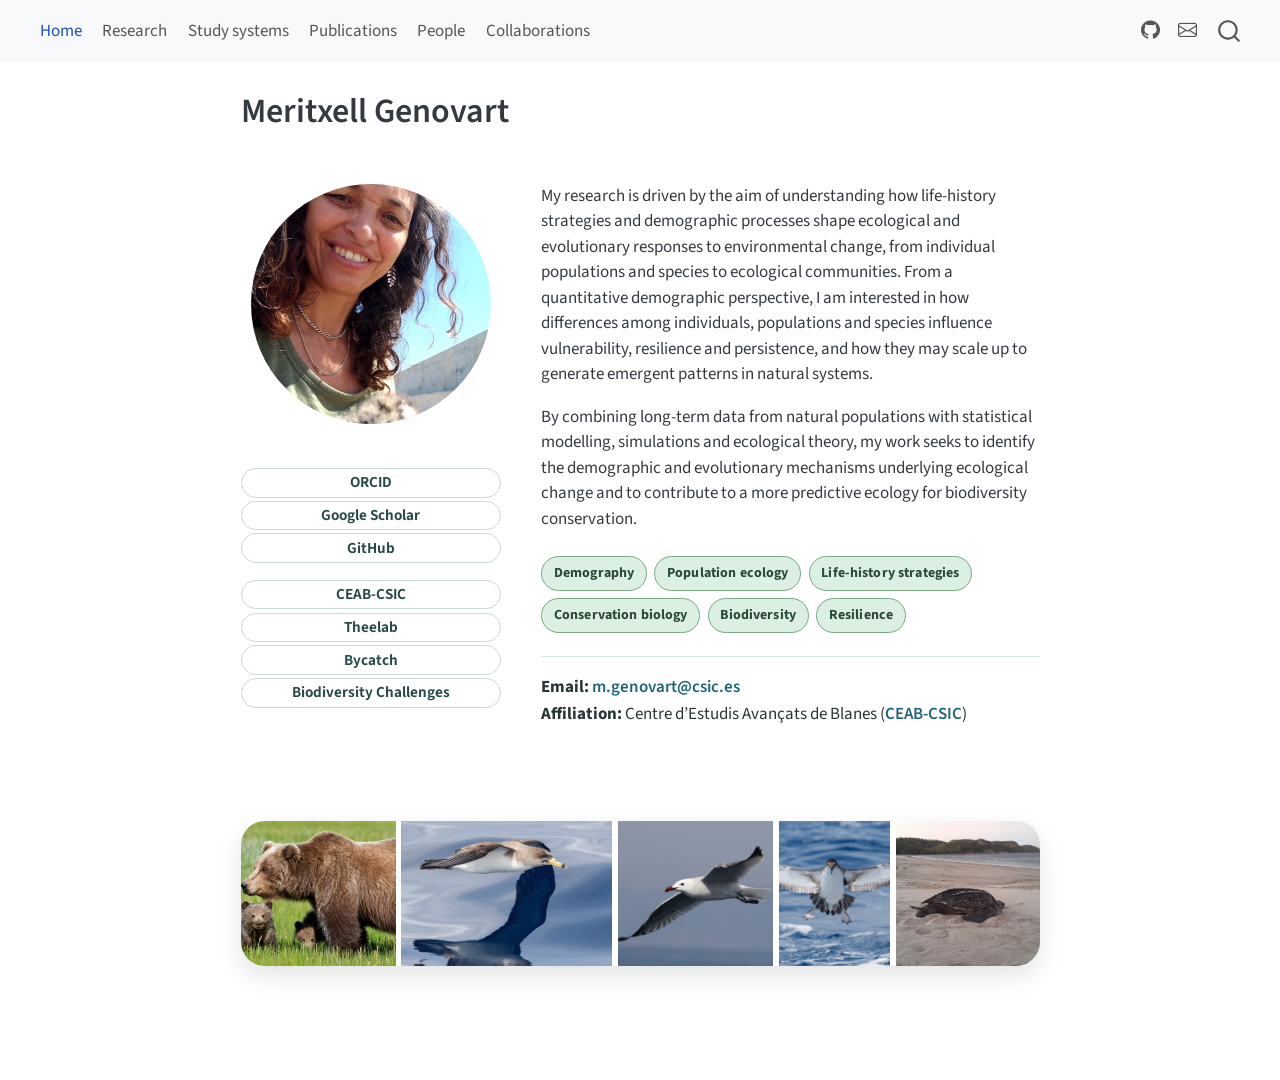
==== docs/index.html @ 69f1d6eb "Initial website" ====
<!DOCTYPE html>
<html xmlns="http://www.w3.org/1999/xhtml" lang="en" xml:lang="en"><head>

<meta charset="utf-8">
<meta name="generator" content="quarto-1.9.37">

<meta name="viewport" content="width=device-width, initial-scale=1.0, user-scalable=yes">

<meta name="description" content="Population ecology, demography, life-history evolution and conservation biology.">

<title>Meritxell Genovart</title>
<style>
/* Default styles provided by pandoc.
** See https://pandoc.org/MANUAL.html#variables-for-html for config info.
*/
code{white-space: pre-wrap;}
span.smallcaps{font-variant: small-caps;}
div.columns{display: flex; gap: min(4vw, 1.5em);}
div.column{flex: auto; overflow-x: auto;}
div.hanging-indent{margin-left: 1.5em; text-indent: -1.5em;}
ul.task-list{list-style: none;}
ul.task-list li input[type="checkbox"] {
  width: 0.8em;
  margin: 0 0.8em 0.2em -1em; /* quarto-specific, see https://github.com/quarto-dev/quarto-cli/issues/4556 */ 
  vertical-align: middle;
}
</style>


<script src="site_libs/quarto-nav/quarto-nav.js"></script>
<script src="site_libs/quarto-nav/headroom.min.js"></script>
<script src="site_libs/clipboard/clipboard.min.js"></script>
<script src="site_libs/quarto-search/autocomplete.umd.js"></script>
<script src="site_libs/quarto-search/fuse.min.js"></script>
<script src="site_libs/quarto-search/quarto-search.js"></script>
<meta name="quarto:offset" content="./">
<script src="site_libs/quarto-html/quarto.js" type="module"></script>
<script src="site_libs/quarto-html/tabsets/tabsets.js" type="module"></script>
<script src="site_libs/quarto-html/popper.min.js"></script>
<script src="site_libs/quarto-html/tippy.umd.min.js"></script>
<script src="site_libs/quarto-html/anchor.min.js"></script>
<link href="site_libs/quarto-html/tippy.css" rel="stylesheet">
<link href="site_libs/quarto-html/quarto-syntax-highlighting-7f8f88aac4f3542376d5c11b86a4c14d.css" rel="stylesheet" id="quarto-text-highlighting-styles">
<script src="site_libs/bootstrap/bootstrap.min.js"></script>
<link href="site_libs/bootstrap/bootstrap-icons.css" rel="stylesheet">
<link href="site_libs/bootstrap/bootstrap-a0f9fd0d421825b736dc1bbcbcba2219.min.css" rel="stylesheet" append-hash="true" id="quarto-bootstrap" data-mode="light">
<script id="quarto-search-options" type="application/json">{
  "location": "navbar",
  "copy-button": false,
  "collapse-after": 3,
  "panel-placement": "end",
  "type": "overlay",
  "limit": 50,
  "keyboard-shortcut": [
    "f",
    "/",
    "s"
  ],
  "show-item-context": false,
  "language": {
    "search-no-results-text": "No results",
    "search-matching-documents-text": "matching documents",
    "search-copy-link-title": "Copy link to search",
    "search-hide-matches-text": "Hide additional matches",
    "search-more-match-text": "more match in this document",
    "search-more-matches-text": "more matches in this document",
    "search-clear-button-title": "Clear",
    "search-text-placeholder": "",
    "search-detached-cancel-button-title": "Cancel",
    "search-submit-button-title": "Submit",
    "search-label": "Search"
  }
}</script>


<link rel="stylesheet" href="styles.css">
</head>

<body class="nav-fixed fullcontent quarto-light">

<div id="quarto-search-results"></div>
  <header id="quarto-header" class="headroom fixed-top">
    <nav class="navbar navbar-expand-lg " data-bs-theme="dark">
      <div class="navbar-container container-fluid">
            <div id="quarto-search" class="" title="Search"></div>
          <button class="navbar-toggler" type="button" data-bs-toggle="collapse" data-bs-target="#navbarCollapse" aria-controls="navbarCollapse" role="menu" aria-expanded="false" aria-label="Toggle navigation" onclick="if (window.quartoToggleHeadroom) { window.quartoToggleHeadroom(); }">
  <span class="navbar-toggler-icon"></span>
</button>
          <div class="collapse navbar-collapse" id="navbarCollapse">
            <ul class="navbar-nav navbar-nav-scroll me-auto">
  <li class="nav-item">
    <a class="nav-link active" href="./index.html" aria-current="page"> 
<span class="menu-text">Home</span></a>
  </li>  
  <li class="nav-item">
    <a class="nav-link" href="./about.html"> 
<span class="menu-text">Research</span></a>
  </li>  
  <li class="nav-item">
    <a class="nav-link" href="./study-systems.html"> 
<span class="menu-text">Study systems</span></a>
  </li>  
  <li class="nav-item">
    <a class="nav-link" href="./publications.html"> 
<span class="menu-text">Publications</span></a>
  </li>  
  <li class="nav-item">
    <a class="nav-link" href="./people.html"> 
<span class="menu-text">People</span></a>
  </li>  
  <li class="nav-item">
    <a class="nav-link" href="./collaborations.html"> 
<span class="menu-text">Collaborations</span></a>
  </li>  
</ul>
            <ul class="navbar-nav navbar-nav-scroll ms-auto">
  <li class="nav-item compact">
    <a class="nav-link" href="https://github.com/MeritxellGeno"> <i class="bi bi-github" role="img">
</i> 
<span class="menu-text"></span></a>
  </li>  
  <li class="nav-item compact">
    <a class="nav-link" href="mailto:m.genovart@csic.es"> <i class="bi bi-envelope" role="img">
</i> 
<span class="menu-text"></span></a>
  </li>  
</ul>
          </div> <!-- /navcollapse -->
            <div class="quarto-navbar-tools">
</div>
      </div> <!-- /container-fluid -->
    </nav>
</header>
<!-- content -->
<div id="quarto-content" class="quarto-container page-columns page-rows-contents page-layout-article page-navbar">
<!-- sidebar -->
<!-- margin-sidebar -->
    
<!-- main -->
<main class="content" id="quarto-document-content">

<header id="title-block-header" class="quarto-title-block default">
<div class="quarto-title">
<h1 class="title">Meritxell Genovart</h1>
</div>



<div class="quarto-title-meta">

    
  
    
  </div>
  


</header>


<div class="hero-card">
<div class="home-profile">
<div class="profile-sidebar">
<p><img src="images/Genovart_poll.jpg" class="home-photo img-fluid"></p>
<div class="profile-links">
<p><a href="https://orcid.org/0000-0003-2919-1288">ORCID</a></p>
<p><a href="https://scholar.google.es/citations?user=ZOOe0UkAAAAJ&amp;hl=es">Google Scholar</a></p>
<p><a href="https://github.com/MeritxellGeno">GitHub</a></p>
<p><a href="https://www.ceab.csic.es/en/" class="extra-space-above">CEAB-CSIC</a></p>
<p><a href="https://theelab.net/">Theelab</a></p>
<p><a href="https://www.bycatch.csic.es/en/">Bycatch</a></p>
<p><a href="https://biodiversitat.csic.es/cat/">Biodiversity Challenges</a></p>
</div>
</div>
<div class="home-text">
<p>My research is driven by the aim of understanding how life-history strategies and demographic processes shape ecological and evolutionary responses to environmental change, from individual populations and species to ecological communities. From a quantitative demographic perspective, I am interested in how differences among individuals, populations and species influence vulnerability, resilience and persistence, and how they may scale up to generate emergent patterns in natural systems.</p>
<p>By combining long-term data from natural populations with statistical modelling, simulations and ecological theory, my work seeks to identify the demographic and evolutionary mechanisms underlying ecological change and to contribute to a more predictive ecology for biodiversity conservation.</p>
<div class="research-tags">
<p><span class="research-tag tag-demography">Demography</span> <span class="research-tag tag-population">Population ecology</span> <span class="research-tag tag-lifehistory">Life-history strategies</span> <span class="research-tag tag-conservation">Conservation biology</span> <span class="research-tag tag-biodiversity">Biodiversity</span> <span class="research-tag tag-resilience">Resilience</span></p>
</div>
<div class="contact-info">
<p><strong>Email:</strong> <a href="mailto:m.genovart@csic.es">m.genovart@csic.es</a><br>
<strong>Affiliation:</strong> Centre d’Estudis Avançats de Blanes (<a href="https://www.ceab.csic.es/en/">CEAB-CSIC</a>)</p>
</div>
</div>
</div>
</div>
<div class="home-photo-strip">
<p><img src="images/Species_systems/Daniza.jpg" class="img-fluid"></p>
<p><img src="images/Species_systems/Calonectris.jpg" class="img-fluid"></p>
<p><img src="images/Species_systems/CarlesCarboneres_Corsa.jpeg" class="img-fluid"></p>
<p><img src="images/Species_systems/Puffinus.jpg" class="img-fluid"></p>
<p><img src="images/Species_systems/Baula_Karla.jpg" class="img-fluid"></p>
</div>



</main> <!-- /main -->
<script id="quarto-html-after-body" type="application/javascript">
  window.document.addEventListener("DOMContentLoaded", function (event) {
    const icon = "";
    const anchorJS = new window.AnchorJS();
    anchorJS.options = {
      placement: 'right',
      icon: icon
    };
    anchorJS.add('.anchored');
    const isCodeAnnotation = (el) => {
      for (const clz of el.classList) {
        if (clz.startsWith('code-annotation-')) {                     
          return true;
        }
      }
      return false;
    }
    const onCopySuccess = function(e) {
      // button target
      const button = e.trigger;
      // don't keep focus
      button.blur();
      // flash "checked"
      button.classList.add('code-copy-button-checked');
      var currentTitle = button.getAttribute("title");
      button.setAttribute("title", "Copied!");
      let tooltip;
      if (window.bootstrap) {
        button.setAttribute("data-bs-toggle", "tooltip");
        button.setAttribute("data-bs-placement", "left");
        button.setAttribute("data-bs-title", "Copied!");
        tooltip = new bootstrap.Tooltip(button, 
          { trigger: "manual", 
            customClass: "code-copy-button-tooltip",
            offset: [0, -8]});
        tooltip.show();    
      }
      setTimeout(function() {
        if (tooltip) {
          tooltip.hide();
          button.removeAttribute("data-bs-title");
          button.removeAttribute("data-bs-toggle");
          button.removeAttribute("data-bs-placement");
        }
        button.setAttribute("title", currentTitle);
        button.classList.remove('code-copy-button-checked');
      }, 1000);
      // clear code selection
      e.clearSelection();
    }
    const getTextToCopy = function(trigger) {
      const outerScaffold = trigger.parentElement.cloneNode(true);
      const codeEl = outerScaffold.querySelector('code');
      for (const childEl of codeEl.children) {
        if (isCodeAnnotation(childEl)) {
          childEl.remove();
        }
      }
      return codeEl.innerText;
    }
    const clipboard = new window.ClipboardJS('.code-copy-button:not([data-in-quarto-modal])', {
      text: getTextToCopy
    });
    clipboard.on('success', onCopySuccess);
    if (window.document.getElementById('quarto-embedded-source-code-modal')) {
      const clipboardModal = new window.ClipboardJS('.code-copy-button[data-in-quarto-modal]', {
        text: getTextToCopy,
        container: window.document.getElementById('quarto-embedded-source-code-modal')
      });
      clipboardModal.on('success', onCopySuccess);
    }
      var localhostRegex = new RegExp(/^(?:http|https):\/\/localhost\:?[0-9]*\//);
      var mailtoRegex = new RegExp(/^mailto:/);
        var filterRegex = new RegExp("https:\/\/meritxellgeno\.github\.io");
      var isInternal = (href) => {
          return filterRegex.test(href) || localhostRegex.test(href) || mailtoRegex.test(href);
      }
      // Inspect non-navigation links and adorn them if external
     var links = window.document.querySelectorAll('a[href]:not(.nav-link):not(.navbar-brand):not(.toc-action):not(.sidebar-link):not(.sidebar-item-toggle):not(.pagination-link):not(.no-external):not([aria-hidden]):not(.dropdown-item):not(.quarto-navigation-tool):not(.about-link)');
      for (var i=0; i<links.length; i++) {
        const link = links[i];
        if (!isInternal(link.href)) {
          // undo the damage that might have been done by quarto-nav.js in the case of
          // links that we want to consider external
          if (link.dataset.originalHref !== undefined) {
            link.href = link.dataset.originalHref;
          }
        }
      }
    function tippyHover(el, contentFn, onTriggerFn, onUntriggerFn) {
      const config = {
        allowHTML: true,
        maxWidth: 500,
        delay: 100,
        arrow: false,
        appendTo: function(el) {
            return el.parentElement;
        },
        interactive: true,
        interactiveBorder: 10,
        theme: 'quarto',
        placement: 'bottom-start',
      };
      if (contentFn) {
        config.content = contentFn;
      }
      if (onTriggerFn) {
        config.onTrigger = onTriggerFn;
      }
      if (onUntriggerFn) {
        config.onUntrigger = onUntriggerFn;
      }
      window.tippy(el, config); 
    }
    const noterefs = window.document.querySelectorAll('a[role="doc-noteref"]');
    for (var i=0; i<noterefs.length; i++) {
      const ref = noterefs[i];
      tippyHover(ref, function() {
        // use id or data attribute instead here
        let href = ref.getAttribute('data-footnote-href') || ref.getAttribute('href');
        try { href = new URL(href).hash; } catch {}
        const id = href.replace(/^#\/?/, "");
        const note = window.document.getElementById(id);
        if (note) {
          return note.innerHTML;
        } else {
          return "";
        }
      });
    }
    const xrefs = window.document.querySelectorAll('a.quarto-xref');
    const processXRef = (id, note) => {
      // Strip column container classes
      const stripColumnClz = (el) => {
        el.classList.remove("page-full", "page-columns");
        if (el.children) {
          for (const child of el.children) {
            stripColumnClz(child);
          }
        }
      }
      stripColumnClz(note)
      if (id === null || id.startsWith('sec-')) {
        // Special case sections, only their first couple elements
        const container = document.createElement("div");
        if (note.children && note.children.length > 2) {
          container.appendChild(note.children[0].cloneNode(true));
          for (let i = 1; i < note.children.length; i++) {
            const child = note.children[i];
            if (child.tagName === "P" && child.innerText === "") {
              continue;
            } else {
              container.appendChild(child.cloneNode(true));
              break;
            }
          }
          if (window.Quarto?.typesetMath) {
            window.Quarto.typesetMath(container);
          }
          return container.innerHTML
        } else {
          if (window.Quarto?.typesetMath) {
            window.Quarto.typesetMath(note);
          }
          return note.innerHTML;
        }
      } else {
        // Remove any anchor links if they are present
        const anchorLink = note.querySelector('a.anchorjs-link');
        if (anchorLink) {
          anchorLink.remove();
        }
        if (window.Quarto?.typesetMath) {
          window.Quarto.typesetMath(note);
        }
        if (note.classList.contains("callout")) {
          return note.outerHTML;
        } else {
          return note.innerHTML;
        }
      }
    }
    for (var i=0; i<xrefs.length; i++) {
      const xref = xrefs[i];
      tippyHover(xref, undefined, function(instance) {
        instance.disable();
        let url = xref.getAttribute('href');
        let hash = undefined; 
        if (url.startsWith('#')) {
          hash = url;
        } else {
          try { hash = new URL(url).hash; } catch {}
        }
        if (hash) {
          const id = hash.replace(/^#\/?/, "");
          const note = window.document.getElementById(id);
          if (note !== null) {
            try {
              const html = processXRef(id, note.cloneNode(true));
              instance.setContent(html);
            } finally {
              instance.enable();
              instance.show();
            }
          } else {
            // See if we can fetch this
            fetch(url.split('#')[0])
            .then(res => res.text())
            .then(html => {
              const parser = new DOMParser();
              const htmlDoc = parser.parseFromString(html, "text/html");
              const note = htmlDoc.getElementById(id);
              if (note !== null) {
                const html = processXRef(id, note);
                instance.setContent(html);
              } 
            }).finally(() => {
              instance.enable();
              instance.show();
            });
          }
        } else {
          // See if we can fetch a full url (with no hash to target)
          // This is a special case and we should probably do some content thinning / targeting
          fetch(url)
          .then(res => res.text())
          .then(html => {
            const parser = new DOMParser();
            const htmlDoc = parser.parseFromString(html, "text/html");
            const note = htmlDoc.querySelector('main.content');
            if (note !== null) {
              // This should only happen for chapter cross references
              // (since there is no id in the URL)
              // remove the first header
              if (note.children.length > 0 && note.children[0].tagName === "HEADER") {
                note.children[0].remove();
              }
              const html = processXRef(null, note);
              instance.setContent(html);
            } 
          }).finally(() => {
            instance.enable();
            instance.show();
          });
        }
      }, function(instance) {
      });
    }
        let selectedAnnoteEl;
        const selectorForAnnotation = ( cell, annotation) => {
          let cellAttr = 'data-code-cell="' + cell + '"';
          let lineAttr = 'data-code-annotation="' +  annotation + '"';
          const selector = 'span[' + cellAttr + '][' + lineAttr + ']';
          return selector;
        }
        const selectCodeLines = (annoteEl) => {
          const doc = window.document;
          const targetCell = annoteEl.getAttribute("data-target-cell");
          const targetAnnotation = annoteEl.getAttribute("data-target-annotation");
          const annoteSpan = window.document.querySelector(selectorForAnnotation(targetCell, targetAnnotation));
          const lines = annoteSpan.getAttribute("data-code-lines").split(",");
          const lineIds = lines.map((line) => {
            return targetCell + "-" + line;
          })
          let top = null;
          let height = null;
          let parent = null;
          if (lineIds.length > 0) {
              //compute the position of the single el (top and bottom and make a div)
              const el = window.document.getElementById(lineIds[0]);
              top = el.offsetTop;
              height = el.offsetHeight;
              parent = el.parentElement.parentElement;
            if (lineIds.length > 1) {
              const lastEl = window.document.getElementById(lineIds[lineIds.length - 1]);
              const bottom = lastEl.offsetTop + lastEl.offsetHeight;
              height = bottom - top;
            }
            if (top !== null && height !== null && parent !== null) {
              // cook up a div (if necessary) and position it 
              let div = window.document.getElementById("code-annotation-line-highlight");
              if (div === null) {
                div = window.document.createElement("div");
                div.setAttribute("id", "code-annotation-line-highlight");
                div.style.position = 'absolute';
                parent.appendChild(div);
              }
              div.style.top = top - 2 + "px";
              div.style.height = height + 4 + "px";
              div.style.left = 0;
              let gutterDiv = window.document.getElementById("code-annotation-line-highlight-gutter");
              if (gutterDiv === null) {
                gutterDiv = window.document.createElement("div");
                gutterDiv.setAttribute("id", "code-annotation-line-highlight-gutter");
                gutterDiv.style.position = 'absolute';
                const codeCell = window.document.getElementById(targetCell);
                const gutter = codeCell.querySelector('.code-annotation-gutter');
                gutter.appendChild(gutterDiv);
              }
              gutterDiv.style.top = top - 2 + "px";
              gutterDiv.style.height = height + 4 + "px";
            }
            selectedAnnoteEl = annoteEl;
          }
        };
        const unselectCodeLines = () => {
          const elementsIds = ["code-annotation-line-highlight", "code-annotation-line-highlight-gutter"];
          elementsIds.forEach((elId) => {
            const div = window.document.getElementById(elId);
            if (div) {
              div.remove();
            }
          });
          selectedAnnoteEl = undefined;
        };
          // Handle positioning of the toggle
      window.addEventListener(
        "resize",
        throttle(() => {
          elRect = undefined;
          if (selectedAnnoteEl) {
            selectCodeLines(selectedAnnoteEl);
          }
        }, 10)
      );
      function throttle(fn, ms) {
      let throttle = false;
      let timer;
        return (...args) => {
          if(!throttle) { // first call gets through
              fn.apply(this, args);
              throttle = true;
          } else { // all the others get throttled
              if(timer) clearTimeout(timer); // cancel #2
              timer = setTimeout(() => {
                fn.apply(this, args);
                timer = throttle = false;
              }, ms);
          }
        };
      }
        // Attach click handler to the DT
        const annoteDls = window.document.querySelectorAll('dt[data-target-cell]');
        for (const annoteDlNode of annoteDls) {
          annoteDlNode.addEventListener('click', (event) => {
            const clickedEl = event.target;
            if (clickedEl !== selectedAnnoteEl) {
              unselectCodeLines();
              const activeEl = window.document.querySelector('dt[data-target-cell].code-annotation-active');
              if (activeEl) {
                activeEl.classList.remove('code-annotation-active');
              }
              selectCodeLines(clickedEl);
              clickedEl.classList.add('code-annotation-active');
            } else {
              // Unselect the line
              unselectCodeLines();
              clickedEl.classList.remove('code-annotation-active');
            }
          });
        }
    const findCites = (el) => {
      const parentEl = el.parentElement;
      if (parentEl) {
        const cites = parentEl.dataset.cites;
        if (cites) {
          return {
            el,
            cites: cites.split(' ')
          };
        } else {
          return findCites(el.parentElement)
        }
      } else {
        return undefined;
      }
    };
    var bibliorefs = window.document.querySelectorAll('a[role="doc-biblioref"]');
    for (var i=0; i<bibliorefs.length; i++) {
      const ref = bibliorefs[i];
      const citeInfo = findCites(ref);
      if (citeInfo) {
        tippyHover(citeInfo.el, function() {
          var popup = window.document.createElement('div');
          citeInfo.cites.forEach(function(cite) {
            var citeDiv = window.document.createElement('div');
            citeDiv.classList.add('hanging-indent');
            citeDiv.classList.add('csl-entry');
            var biblioDiv = window.document.getElementById('ref-' + cite);
            if (biblioDiv) {
              citeDiv.innerHTML = biblioDiv.innerHTML;
            }
            popup.appendChild(citeDiv);
          });
          return popup.innerHTML;
        });
      }
    }
  });
  </script>
</div> <!-- /content -->




</body></html>
---- docs/site_libs/quarto-html/tippy.css ----
.tippy-box[data-animation=fade][data-state=hidden]{opacity:0}[data-tippy-root]{max-width:calc(100vw - 10px)}.tippy-box{position:relative;background-color:#333;color:#fff;border-radius:4px;font-size:14px;line-height:1.4;white-space:normal;outline:0;transition-property:transform,visibility,opacity}.tippy-box[data-placement^=top]>.tippy-arrow{bottom:0}.tippy-box[data-placement^=top]>.tippy-arrow:before{bottom:-7px;left:0;border-width:8px 8px 0;border-top-color:initial;transform-origin:center top}.tippy-box[data-placement^=bottom]>.tippy-arrow{top:0}.tippy-box[data-placement^=bottom]>.tippy-arrow:before{top:-7px;left:0;border-width:0 8px 8px;border-bottom-color:initial;transform-origin:center bottom}.tippy-box[data-placement^=left]>.tippy-arrow{right:0}.tippy-box[data-placement^=left]>.tippy-arrow:before{border-width:8px 0 8px 8px;border-left-color:initial;right:-7px;transform-origin:center left}.tippy-box[data-placement^=right]>.tippy-arrow{left:0}.tippy-box[data-placement^=right]>.tippy-arrow:before{left:-7px;border-width:8px 8px 8px 0;border-right-color:initial;transform-origin:center right}.tippy-box[data-inertia][data-state=visible]{transition-timing-function:cubic-bezier(.54,1.5,.38,1.11)}.tippy-arrow{width:16px;height:16px;color:#333}.tippy-arrow:before{content:"";position:absolute;border-color:transparent;border-style:solid}.tippy-content{position:relative;padding:5px 9px;z-index:1}
---- docs/site_libs/quarto-html/quarto-syntax-highlighting-7f8f88aac4f3542376d5c11b86a4c14d.css ----
/* quarto syntax highlight colors */
:root {
  --quarto-hl-ot-color: #003B4F;
  --quarto-hl-at-color: #657422;
  --quarto-hl-ss-color: #20794D;
  --quarto-hl-an-color: #5E5E5E;
  --quarto-hl-fu-color: #4758AB;
  --quarto-hl-st-color: #20794D;
  --quarto-hl-cf-color: #003B4F;
  --quarto-hl-op-color: #5E5E5E;
  --quarto-hl-er-color: #AD0000;
  --quarto-hl-bn-color: #AD0000;
  --quarto-hl-al-color: #AD0000;
  --quarto-hl-va-color: #111111;
  --quarto-hl-bu-color: inherit;
  --quarto-hl-ex-color: inherit;
  --quarto-hl-pp-color: #AD0000;
  --quarto-hl-in-color: #5E5E5E;
  --quarto-hl-vs-color: #20794D;
  --quarto-hl-wa-color: #5E5E5E;
  --quarto-hl-do-color: #5E5E5E;
  --quarto-hl-im-color: #00769E;
  --quarto-hl-ch-color: #20794D;
  --quarto-hl-dt-color: #AD0000;
  --quarto-hl-fl-color: #AD0000;
  --quarto-hl-co-color: #5E5E5E;
  --quarto-hl-cv-color: #5E5E5E;
  --quarto-hl-cn-color: #8f5902;
  --quarto-hl-sc-color: #5E5E5E;
  --quarto-hl-dv-color: #AD0000;
  --quarto-hl-kw-color: #003B4F;
}

/* other quarto variables */
:root {
  --quarto-font-monospace: SFMono-Regular, Menlo, Monaco, Consolas, "Liberation Mono", "Courier New", monospace;
}

/* syntax highlight based on Pandoc's rules */
pre > code.sourceCode > span {
  color: #003B4F;
}

code.sourceCode > span {
  color: #003B4F;
}

div.sourceCode,
div.sourceCode pre.sourceCode {
  color: #003B4F;
}

/* Normal */
code span {
  color: #003B4F;
}

/* Alert */
code span.al {
  color: #AD0000;
  font-style: inherit;
}

/* Annotation */
code span.an {
  color: #5E5E5E;
  font-style: inherit;
}

/* Attribute */
code span.at {
  color: #657422;
  font-style: inherit;
}

/* BaseN */
code span.bn {
  color: #AD0000;
  font-style: inherit;
}

/* BuiltIn */
code span.bu {
  font-style: inherit;
}

/* ControlFlow */
code span.cf {
  color: #003B4F;
  font-weight: bold;
  font-style: inherit;
}

/* Char */
code span.ch {
  color: #20794D;
  font-style: inherit;
}

/* Constant */
code span.cn {
  color: #8f5902;
  font-style: inherit;
}

/* Comment */
code span.co {
  color: #5E5E5E;
  font-style: inherit;
}

/* CommentVar */
code span.cv {
  color: #5E5E5E;
  font-style: italic;
}

/* Documentation */
code span.do {
  color: #5E5E5E;
  font-style: italic;
}

/* DataType */
code span.dt {
  color: #AD0000;
  font-style: inherit;
}

/* DecVal */
code span.dv {
  color: #AD0000;
  font-style: inherit;
}

/* Error */
code span.er {
  color: #AD0000;
  font-style: inherit;
}

/* Extension */
code span.ex {
  font-style: inherit;
}

/* Float */
code span.fl {
  color: #AD0000;
  font-style: inherit;
}

/* Function */
code span.fu {
  color: #4758AB;
  font-style: inherit;
}

/* Import */
code span.im {
  color: #00769E;
  font-style: inherit;
}

/* Information */
code span.in {
  color: #5E5E5E;
  font-style: inherit;
}

/* Keyword */
code span.kw {
  color: #003B4F;
  font-weight: bold;
  font-style: inherit;
}

/* Operator */
code span.op {
  color: #5E5E5E;
  font-style: inherit;
}

/* Other */
code span.ot {
  color: #003B4F;
  font-style: inherit;
}

/* Preprocessor */
code span.pp {
  color: #AD0000;
  font-style: inherit;
}

/* SpecialChar */
code span.sc {
  color: #5E5E5E;
  font-style: inherit;
}

/* SpecialString */
code span.ss {
  color: #20794D;
  font-style: inherit;
}

/* String */
code span.st {
  color: #20794D;
  font-style: inherit;
}

/* Variable */
code span.va {
  color: #111111;
  font-style: inherit;
}

/* VerbatimString */
code span.vs {
  color: #20794D;
  font-style: inherit;
}

/* Warning */
code span.wa {
  color: #5E5E5E;
  font-style: italic;
}

.prevent-inlining {
  content: "</";
}

/*# sourceMappingURL=789ad8cd35626ba772517505b42a116e.css.map */
---- docs/styles.css ----
/* css styles */
.person {
  display: flex;
  align-items: flex-start;
  gap: 1.5rem;
  margin-bottom: 2rem;
}

.person-photo {
  width: 130px;
  height: 130px;
  object-fit: cover;
  border-radius: 50%;
  flex-shrink: 0;
}

.person-text {
  flex: 1;
}

.person-text h3 {
  margin-top: 0;
}

@media (max-width: 600px) {
  .person {
    flex-direction: column;
  }

  .person-photo {
    width: 110px;
    height: 110px;
  }
}
.home-profile {
  display: flex;
  align-items: flex-start;
  gap: 2rem;
  margin-top: 1rem;
  margin-bottom: 2rem;
}

.home-photo {
  width: 240px;
  height: 240px;
  object-fit: cover;
  border-radius: 50%;
  flex-shrink: 0;

}

.home-text {
  flex: 1;
}

@media (max-width: 700px) {
  .home-profile {
    flex-direction: column;
  }

  .home-photo {
    width: 180px;
    height: 180px;
  }
}
.hero-card {
  background: linear-gradient(135deg, #f7f9fb 0%, #eef4f3 100%);
  border: 1px solid #e3e8ea;
  border-radius: 28px;
  padding: 2rem;
  margin-top: 1rem;
  margin-bottom: 2.5rem;
  box-shadow: 0 12px 30px rgba(0, 0, 0, 0.06);
}

.eyebrow {
  font-size: 0.9rem;
  letter-spacing: 0.03em;
  text-transform: uppercase;
  color: #52706f;
  font-weight: 700;
  margin-bottom: 1rem;
}

.link-pills {
  display: flex;
  flex-wrap: wrap;
  gap: 0.55rem;
  margin-top: 1.2rem;
}

.link-pills a {
  display: inline-block;
  text-decoration: none;
  border: 1px solid #cbd8d7;
  border-radius: 999px;
  padding: 0.35rem 0.75rem;
  background: white;
  color: #274947;
  font-weight: 600;
  font-size: 0.92rem;
}

.link-pills a:hover {
  background: #274947;
  color: white;
  border-color: #274947;
}

.intro-text {
  max-width: 850px;
  font-size: 1.05rem;
  margin-bottom: 1rem;
}

.species-gallery {
  display: grid;
  grid-template-columns: 1.25fr 1fr 1fr;
  gap: 1rem;
  margin-top: 1.2rem;
  margin-bottom: 1.5rem;
}

.species-card {
  position: relative;
  overflow: hidden;
  border-radius: 22px;
  min-height: 170px;
  box-shadow: 0 10px 24px rgba(0, 0, 0, 0.12);
}

.species-card.featured {
  grid-row: span 2;
  min-height: 360px;
}

.species-card img {
  width: 100%;
  height: 100%;
  object-fit: cover;
  transition: transform 0.4s ease;
}

.species-card:hover img {
  transform: scale(1.04);
}

.species-label {
  position: absolute;
  left: 0.8rem;
  bottom: 0.8rem;
  background: rgba(255, 255, 255, 0.88);
  color: #183331;
  font-weight: 700;
  padding: 0.35rem 0.7rem;
  border-radius: 999px;
  font-size: 0.92rem;
}

.section-button {
  margin-top: 0.5rem;
  margin-bottom: 2.5rem;
}

.section-button a {
  display: inline-block;
  text-decoration: none;
  background: #274947;
  color: white;
  padding: 0.65rem 1rem;
  border-radius: 999px;
  font-weight: 700;
}

.section-button a:hover {
  background: #162f2d;
  color: white;
}

@media (max-width: 800px) {
  .species-gallery {
    grid-template-columns: 1fr;
  }

  .species-card,
  .species-card.featured {
    min-height: 230px;
    grid-row: auto;
  }
}
.intro-text {
  max-width: 850px;
  font-size: 1.05rem;
  margin-bottom: 1.2rem;
}

.species-gallery {
  display: grid;
  grid-template-columns: repeat(6, minmax(0, 1fr));
  grid-auto-rows: 155px;
  gap: 1rem;
  margin-top: 1.2rem;
  margin-bottom: 1.5rem;
}

.species-card {
  position: relative;
  display: block;
  overflow: hidden;
  border-radius: 24px;
  text-decoration: none;
  color: inherit;
  background: #e9eeee;
  box-shadow: 0 12px 26px rgba(0, 0, 0, 0.14);
}

.species-1 {
  grid-column: span 3;
  grid-row: span 2;
}

.species-2 {
  grid-column: span 3;
}

.species-3 {
  grid-column: span 1;
}

.species-4 {
  grid-column: span 2;
}

.species-5 {
  grid-column: span 2;
}

.species-6 {
  grid-column: span 4;
}

.species-card img {
  position: absolute;
  inset: 0;
  width: 100%;
  height: 100%;
  max-width: none;
  object-fit: cover;
  object-position: center center;
  transition: transform 0.45s ease, filter 0.45s ease;
}

.species-card:hover img {
  transform: scale(1.05);
  filter: brightness(0.86);
}

.species-label {
  position: absolute;
  left: 0.85rem;
  right: 0.85rem;
  bottom: 0.85rem;
  background: rgba(255, 255, 255, 0.88);
  color: #183331;
  padding: 0.55rem 0.75rem;
  border-radius: 16px;
  line-height: 1.15;
}

.species-label strong {
  display: block;
  font-size: 0.95rem;
}

.species-label span {
  display: block;
  font-size: 0.78rem;
  font-style: italic;
  opacity: 0.8;
  margin-top: 0.15rem;
}

.section-button {
  margin-top: 0.5rem;
  margin-bottom: 2.5rem;
}

.section-button a {
  display: inline-block;
  text-decoration: none;
  background: #274947;
  color: white;
  padding: 0.65rem 1rem;
  border-radius: 999px;
  font-weight: 700;
}

.section-button a:hover {
  background: #162f2d;
  color: white;
}

@media (max-width: 850px) {
  .species-gallery {
    grid-template-columns: 1fr;
    grid-auto-rows: 230px;
  }

  .species-1,
  .species-2,
  .species-3,
  .species-4,
  .species-5,
  .species-6 {
    grid-column: span 1;
    grid-row: span 1;
  }
}
/* --- Study systems mosaic gallery --- */

.species-gallery {
  display: grid;
  grid-template-columns: repeat(6, minmax(0, 1fr));
  grid-auto-rows: 155px;
  gap: 1rem;
  margin-top: 1.4rem;
  margin-bottom: 1.5rem;
}

.species-card {
  position: relative;
  display: block;
  overflow: hidden;
  border-radius: 24px;
  text-decoration: none;
  color: inherit;
  background: #e9eeee;
  box-shadow: 0 12px 26px rgba(0, 0, 0, 0.14);
}

.species-1 {
  grid-column: span 3;
  grid-row: span 2;
}

.species-2 {
  grid-column: span 3;
  grid-row: span 1;
}

.species-3 {
  grid-column: span 2;
  grid-row: span 1;
}

.species-4 {
  grid-column: span 1;
  grid-row: span 1;
}

.species-5 {
  grid-column: span 2;
  grid-row: span 1;
}

.species-6 {
  grid-column: span 4;
  grid-row: span 1;
}

.species-card img {
  position: absolute;
  inset: 0;
  width: 100%;
  height: 100%;
  max-width: none;
  object-fit: cover;
  object-position: center center;
  transition: transform 0.45s ease, filter 0.45s ease;
}

.species-card:hover img {
  transform: scale(1.05);
  filter: brightness(0.86);
}

.species-label {
  position: absolute;
  left: 0.85rem;
  right: 0.85rem;
  bottom: 0.85rem;
  background: rgba(255, 255, 255, 0.88);
  color: #183331;
  padding: 0.55rem 0.75rem;
  border-radius: 16px;
  line-height: 1.15;
  z-index: 2;
}

.species-label strong {
  display: block;
  font-size: 0.95rem;
}

.species-label span {
  display: block;
  font-size: 0.78rem;
  font-style: italic;
  opacity: 0.8;
  margin-top: 0.15rem;
}

.section-button {
  margin-top: 0.5rem;
  margin-bottom: 2.5rem;
}

.section-button a {
  display: inline-block;
  text-decoration: none;
  background: #274947;
  color: white;
  padding: 0.65rem 1rem;
  border-radius: 999px;
  font-weight: 700;
}

.section-button a:hover {
  background: #162f2d;
  color: white;
}

@media (max-width: 850px) {
  .species-gallery {
    grid-template-columns: 1fr;
    grid-auto-rows: 230px;
  }

  .species-1,
  .species-2,
  .species-3,
  .species-4,
  .species-5,
  .species-6 {
    grid-column: span 1;
    grid-row: span 1;
  }
}
/* Hide species names in the home gallery */
.species-label {
  display: none;
}
/* --- Home profile redesign --- */

.home-profile {
  display: grid;
  grid-template-columns: 260px 1fr;
  gap: 2.4rem;
  align-items: start;
}

.profile-sidebar {
  display: flex;
  flex-direction: column;
  align-items: center;
}

.home-photo {
  width: 240px;
  height: 240px;
  object-fit: cover;
  object-position: center center;
  border-radius: 50%;
  flex-shrink: 0;
  margin-bottom: 1.2rem;
}

.profile-links {
  width: 100%;
  display: flex;
  flex-direction: column;
  gap: 0.55rem;
  margin-top: 0.4rem;
}

.profile-links a {
  display: block;
  text-align: center;
  text-decoration: none;
  border: 1px solid #cbd8d7;
  border-radius: 999px;
  padding: 0.45rem 0.75rem;
  background: white;
  color: #274947;
  font-weight: 650;
  font-size: 0.92rem;
  line-height: 1.2;
}

.profile-links a:hover {
  background: #274947;
  color: white;
  border-color: #274947;
}

.home-text {
  max-width: 620px;
}

.eyebrow {
  font-size: 0.9rem;
  letter-spacing: 0.04em;
  text-transform: uppercase;
  color: #52706f;
  font-weight: 800;
  margin-bottom: 1.2rem;
}

@media (max-width: 800px) {
  .home-profile {
    grid-template-columns: 1fr;
  }

  .profile-sidebar {
    align-items: flex-start;
  }

  .profile-links {
    max-width: 300px;
  }
}
/* --- Study systems gallery: final version --- */

.species-gallery {
  display: grid;
  grid-template-columns: repeat(6, minmax(0, 1fr));
  grid-auto-rows: 170px;
  gap: 0.8rem;
  margin-top: 1.4rem;
  margin-bottom: 1.5rem;
}

.species-card {
  position: relative;
  overflow: hidden;
  border-radius: 24px;
  background: #e9eeee;
  box-shadow: 0 12px 26px rgba(0, 0, 0, 0.14);
}

.species-card img {
  width: 100%;
  height: 100%;
  max-width: none;
  object-fit: cover;
  object-position: center center;
  display: block;
}

/* Audouin's gull */
.species-1 {
  grid-column: span 3;
  grid-row: span 2;
}

/* Balearic shearwater */
.species-2 {
  grid-column: span 3;
  grid-row: span 1;
}

/* Shag: smaller */
.species-3 {
  grid-column: span 1;
  grid-row: span 1;
}

/* Calonectris: larger */
.species-4 {
  grid-column: span 2;
  grid-row: span 2;
}

/* Brown bear */
.species-5 {
  grid-column: span 2;
  grid-row: span 1;
}

/* Leatherback turtle */
.species-6 {
  grid-column: span 3;
  grid-row: span 1;
}

/* No hover movement */
.species-card:hover img {
  transform: none;
  filter: none;
}

/* Hide any previous labels, in case old CSS remains */
.species-label {
  display: none;
}

@media (max-width: 850px) {
  .species-gallery {
    grid-template-columns: 1fr;
    grid-auto-rows: 230px;
  }

  .species-1,
  .species-2,
  .species-3,
  .species-4,
  .species-5,
  .species-6 {
    grid-column: span 1;
    grid-row: span 1;
  }
}
/* --- Final corrections: profile buttons + study systems mosaic --- */

/* Profile buttons closer together */
.profile-links {
  gap: 0.18rem;
}

.profile-links p {
  margin: 0;
}

.profile-links a {
  padding: 0.32rem 0.70rem;
  font-size: 0.90rem;
  line-height: 1.1;
}

/* More balanced fixed mosaic */
.species-gallery {
  display: grid;
  grid-template-columns: repeat(7, minmax(0, 1fr));
  grid-template-rows: repeat(3, 165px);
  grid-template-areas:
    "corsa corsa corsa puffinus puffinus puffinus puffinus"
    "corsa corsa corsa shag    shag    calon   calon"
    "bear  bear  baula baula   baula   calon   calon";
  gap: 0.8rem;
  margin-top: 1.4rem;
  margin-bottom: 1.5rem;
}

/* Assign each photo to a fixed position */
.species-1 {
  grid-area: corsa;
}

.species-2 {
  grid-area: puffinus;
}

.species-3 {
  grid-area: shag;
}

.species-4 {
  grid-area: calon;
}

.species-5 {
  grid-area: bear;
}

.species-6 {
  grid-area: baula;
}

/* Image behaviour */
.species-card {
  position: relative;
  overflow: hidden;
  border-radius: 24px;
  background: #e9eeee;
  box-shadow: 0 12px 26px rgba(0, 0, 0, 0.14);
  cursor: default;
}

.species-card img {
  width: 100%;
  height: 100%;
  max-width: none;
  object-fit: cover;
  object-position: center center;
  display: block;
  transition: none !important;
}

/* No movement or darkening on hover */
.species-card:hover img {
  transform: none !important;
  filter: none !important;
}

/* Hide species labels if any old code remains */
.species-label {
  display: none !important;
}

/* Specific framing adjustments */
.species-3 img {
  object-position: center center;
}

.species-4 img {
  object-position: center center;
}

.species-6 img {
  object-position: center center;
}

/* Mobile version */
@media (max-width: 850px) {
  .species-gallery {
    grid-template-columns: 1fr;
    grid-template-rows: none;
    grid-template-areas:
      "corsa"
      "puffinus"
      "shag"
      "calon"
      "bear"
      "baula";
  }

  .species-card {
    min-height: 230px;
  }
}
/* --- Adjust Calonectris framing: make it wider, less vertical --- */

.species-gallery {
  display: grid;
  grid-template-columns: repeat(7, minmax(0, 1fr));
  grid-template-rows: repeat(3, 165px);
  grid-template-areas:
    "corsa corsa corsa puffinus puffinus puffinus puffinus"
    "corsa corsa corsa calon    calon    calon    calon"
    "bear  bear  shag  baula    baula    baula    baula";
  gap: 0.8rem;
}

/* Assign each image to the new fixed position */
.species-1 {
  grid-area: corsa;
}

.species-2 {
  grid-area: puffinus;
}

.species-3 {
  grid-area: shag;
}

.species-4 {
  grid-area: calon;
}

.species-5 {
  grid-area: bear;
}

.species-6 {
  grid-area: baula;
}

/* Calonectris: wider crop, keeps wings better */
.species-4 img {
  object-fit: cover;
  object-position: center center;
}

/* Shag: smaller tile */
.species-3 img {
  object-fit: cover;
  object-position: center center;
}
/* --- Adjust Calonectris framing: make it wider, less vertical --- */

.species-gallery {
  display: grid;
  grid-template-columns: repeat(7, minmax(0, 1fr));
  grid-template-rows: repeat(3, 165px);
  grid-template-areas:
    "corsa corsa corsa puffinus puffinus puffinus puffinus"
    "corsa corsa corsa calon    calon    calon    calon"
    "bear  bear  shag  baula    baula    baula    baula";
  gap: 0.8rem;
}

/* Assign each image to the new fixed position */
.species-1 {
  grid-area: corsa;
}

.species-2 {
  grid-area: puffinus;
}

.species-3 {
  grid-area: shag;
}

.species-4 {
  grid-area: calon;
}

.species-5 {
  grid-area: bear;
}

.species-6 {
  grid-area: baula;
}

/* Calonectris: wider crop, keeps wings better */
.species-4 img {
  object-fit: cover;
  object-position: center center;
}

/* Shag: smaller tile */
.species-3 img {
  object-fit: cover;
  object-position: center center;
}
/* --- No-crop study systems gallery --- */

.species-card {
  display: flex;
  align-items: center;
  justify-content: center;
  overflow: hidden;
  background: #eef4f3;
  border-radius: 24px;
  box-shadow: 0 12px 26px rgba(0, 0, 0, 0.14);
}

.species-card img {
  position: static !important;
  width: 100%;
  height: 100%;
  max-width: 100%;
  object-fit: contain !important;
  object-position: center center;
  display: block;
  transition: none !important;
}

.species-card:hover img {
  transform: none !important;
  filter: none !important;
}

.species-label {
  display: none !important;
}
/* --- STRICT no-crop version for study systems gallery --- */

.species-card {
  position: relative !important;
  display: flex !important;
  align-items: center !important;
  justify-content: center !important;
  overflow: hidden !important;
  background: #eef4f3 !important;
  border-radius: 24px !important;
  box-shadow: 0 12px 26px rgba(0, 0, 0, 0.14) !important;
}

/* Quarto often wraps images inside a paragraph */
.species-card p {
  width: 100% !important;
  height: 100% !important;
  margin: 0 !important;
  display: flex !important;
  align-items: center !important;
  justify-content: center !important;
}

/* Force the whole image to be visible */
.species-card img {
  position: static !important;
  inset: auto !important;
  width: auto !important;
  height: auto !important;
  max-width: 100% !important;
  max-height: 100% !important;
  object-fit: contain !important;
  object-position: center center !important;
  display: block !important;
  transform: none !important;
  filter: none !important;
  transition: none !important;
}

/* No hover movement */
.species-card:hover img {
  transform: none !important;
  filter: none !important;
}
/* --- Study systems gallery: filled aesthetic version --- */

.species-card {
  overflow: hidden !important;
  background: #eef4f3 !important;
}

.species-card p {
  width: 100% !important;
  height: 100% !important;
  margin: 0 !important;
}

.species-card img {
  width: 100% !important;
  height: 100% !important;
  max-width: none !important;
  max-height: none !important;
  object-fit: cover !important;
  object-position: center center !important;
  display: block !important;
}
.species-4 img {
  object-position: center center !important;
}

/* --- Hero-card without background colour --- */

.hero-card {
  background: white !important;
  border: 1px solid #e3e8ea !important;
  box-shadow: 0 10px 28px rgba(0, 0, 0, 0.05) !important;
}
/* --- Minimal hero-card --- */

.hero-card {
  background: transparent !important;
  border: none !important;
  box-shadow: none !important;
  padding: 1rem 0 !important;
}
.profile-links a.extra-space-above {
  margin-top: 0.8rem;
}
/* --- Page banners --- */

.page-hero {
  position: relative;
  min-height: 260px;
  border-radius: 28px;
  overflow: hidden;
  margin-top: 0.5rem;
  margin-bottom: 2.2rem;
  display: flex;
  align-items: flex-end;
  background-size: cover;
  background-position: center center;
  box-shadow: 0 14px 34px rgba(0, 0, 0, 0.16);
}

.page-hero::before {
  content: "";
  position: absolute;
  inset: 0;
  background: linear-gradient(
    180deg,
    rgba(0, 0, 0, 0.10) 0%,
    rgba(0, 0, 0, 0.52) 100%
  );
}

.page-hero-content {
  position: relative;
  padding: 2rem;
  color: white;
  max-width: 760px;
}

.page-hero-content h1 {
  margin: 0 0 0.4rem 0;
  font-size: 2.4rem;
  font-weight: 750;
}

.page-hero-content p {
  margin: 0;
  font-size: 1.05rem;
  line-height: 1.4;
  opacity: 0.95;
}

/* Hide Quarto automatic title only on pages where we add our own banner */
.hide-title #title-block-header {
  display: none;
}

/* Research lines list */

.research-lines-list {
  margin-top: 1.5rem;
}

.research-lines-list li {
  margin-bottom: 1rem;
  padding-left: 0.2rem;
}

.research-lines-list strong {
  color: #1f4442;
}

@media (max-width: 700px) {
  .page-hero {
    min-height: 220px;
    border-radius: 22px;
  }

  .page-hero-content {
    padding: 1.4rem;
  }

  .page-hero-content h1 {
    font-size: 2rem;
  }
}
/* --- Simple page banner without text --- */

.page-banner {
  width: 100%;
  height: 170px;
  border-radius: 24px;
  overflow: hidden;
  margin-top: 0.8rem;
  margin-bottom: 2rem;
  box-shadow: 0 10px 26px rgba(0, 0, 0, 0.12);
}

.page-banner p {
  margin: 0;
  width: 100%;
  height: 100%;
}

.page-banner-img {
  width: 100%;
  height: 100%;
  max-width: none;
  object-fit: cover;
  object-position: center center;
  display: block;
}
/* --- Collaborators page --- */

.collaborator-grid {
  display: grid;
  grid-template-columns: repeat(auto-fit, minmax(190px, 1fr));
  gap: 1.4rem;
  margin-top: 1.6rem;
  margin-bottom: 2rem;
}

.collaborator-card {
  background: white;
  border: 1px solid #e3e8ea;
  border-radius: 22px;
  padding: 1.3rem 1rem;
  text-align: center;
  box-shadow: 0 8px 22px rgba(0, 0, 0, 0.055);
  transition: transform 0.2s ease, box-shadow 0.2s ease;
}

.collaborator-card:hover {
  transform: translateY(-3px);
  box-shadow: 0 12px 28px rgba(0, 0, 0, 0.09);
}

.collaborator-photo {
  width: 125px;
  height: 125px;
  object-fit: cover;
  object-position: center center;
  border-radius: 50%;
  margin-bottom: 0.8rem;
}

.collaborator-card h3 {
  margin-top: 0.2rem;
  margin-bottom: 0.35rem;
  font-size: 1.05rem;
}

.collaborator-affiliation {
  font-size: 0.92rem;
  color: #526463;
  line-height: 1.3;
}
/* --- Home explore cards --- */

.explore-grid {
  display: grid;
  grid-template-columns: repeat(2, minmax(0, 1fr));
  gap: 1rem;
  margin-top: 1.2rem;
  margin-bottom: 2rem;
}

.explore-card {
  background: white;
  border: 1px solid #e3e8ea;
  border-radius: 22px;
  padding: 1.2rem 1.3rem;
  box-shadow: 0 8px 22px rgba(0, 0, 0, 0.045);
}

.explore-card h3 {
  margin-top: 0;
  margin-bottom: 0.45rem;
}

.explore-card h3 a {
  text-decoration: none;
  color: #244846;
}

.explore-card h3 a:hover {
  color: #4d9bad;
}

.explore-card p {
  margin-bottom: 0;
  color: #445452;
}

@media (max-width: 750px) {
  .explore-grid {
    grid-template-columns: 1fr;
  }
}
.home-photo-strip {
  display: grid;
  grid-template-columns: 1.2fr 1.8fr 1.3fr 1fr 1.3fr;
  gap: 0.35rem;
  height: 145px;
  margin-top: 1.6rem;
  margin-bottom: 2.2rem;
  border-radius: 24px;
  overflow: hidden;
  box-shadow: 0 10px 26px rgba(0, 0, 0, 0.11);
}
/* --- Home photo strip: 5 images, no shag --- */

.home-photo-strip {
  display: grid !important;
  grid-template-columns: 1.4fr 1.9fr 1.4fr 1fr 1.3fr !important;
  gap: 0.35rem !important;
  height: 145px !important;
  margin-top: 1.6rem !important;
  margin-bottom: 2.2rem !important;
  border-radius: 24px !important;
  overflow: hidden !important;
  box-shadow: 0 10px 26px rgba(0, 0, 0, 0.11) !important;
  background: transparent !important;
}

.home-photo-strip p {
  margin: 0 !important;
  padding: 0 !important;
  width: 100% !important;
  height: 145px !important;
  overflow: hidden !important;
}

.home-photo-strip img {
  width: 100% !important;
  height: 145px !important;
  max-width: none !important;
  object-fit: cover !important;
  object-position: center center !important;
  display: block !important;
}
/* --- Study systems collage --- */

.study-collage {
  display: grid;
  grid-template-columns: repeat(6, minmax(0, 1fr));
  grid-template-rows: repeat(2, 210px);
  grid-template-areas:
    "banya banya banya pantaleu pantaleu salines"
    "banya banya banya raul     dyn      dyn";
  gap: 0.55rem;
  margin-top: 1.2rem;
  margin-bottom: 2.2rem;
  border-radius: 26px;
  overflow: hidden;
  box-shadow: 0 12px 30px rgba(0, 0, 0, 0.13);
}

.study-tile {
  overflow: hidden;
  background: #eef4f3;
}

.study-tile p {
  margin: 0 !important;
  width: 100%;
  height: 100%;
}

.study-tile img {
  width: 100% !important;
  height: 100% !important;
  max-width: none !important;
  object-fit: cover !important;
  object-position: center center !important;
  display: block !important;
}

/* Position of each image in the collage */

.study-banya {
  grid-area: banya;
}

.study-pantaleu {
  grid-area: pantaleu;
}

.study-salines {
  grid-area: salines;
}

.study-raul {
  grid-area: raul;
}

.study-dyn {
  grid-area: dyn;
}

/* If DynamicalStability is a figure/diagram, avoid cropping it */
.study-dyn img {
  object-fit: contain !important;
  background: white;
  padding: 0.5rem;
  box-sizing: border-box;
}

/* Mobile version */

@media (max-width: 800px) {
  .study-collage {
    grid-template-columns: 1fr;
    grid-template-rows: none;
    grid-template-areas:
      "banya"
      "pantaleu"
      "salines"
      "raul"
      "dyn";
  }

  .study-tile {
    height: 210px;
  }
}
/* --- Study systems collage --- */

.study-collage {
  display: grid;
  grid-template-columns: repeat(6, minmax(0, 1fr));
  grid-template-rows: repeat(2, 210px);
  grid-template-areas:
    "banya banya banya pantaleu pantaleu salines"
    "banya banya banya raul     dyn      dyn";
  gap: 0.55rem;
  margin-top: 1.6rem;
  margin-bottom: 2.2rem;
  border-radius: 26px;
  overflow: hidden;
  box-shadow: 0 12px 30px rgba(0, 0, 0, 0.13);
}

.study-tile {
  overflow: hidden;
  background: #eef4f3;
}

.study-tile p {
  margin: 0 !important;
  width: 100% !important;
  height: 100% !important;
}

.study-tile img {
  width: 100% !important;
  height: 100% !important;
  max-width: none !important;
  object-fit: cover !important;
  object-position: center center !important;
  display: block !important;
}

.study-banya {
  grid-area: banya;
}

.study-pantaleu {
  grid-area: pantaleu;
}

.study-salines {
  grid-area: salines;
}

.study-raul {
  grid-area: raul;
}

.study-dyn {
  grid-area: dyn;
}

/* If DynamicalStability is a diagram, keep it visible rather than cropped */
.study-dyn img {
  object-fit: contain !important;
  background: white;
  padding: 0.5rem;
  box-sizing: border-box;
}

@media (max-width: 800px) {
  .study-collage {
    grid-template-columns: 1fr;
    grid-template-rows: none;
    grid-template-areas:
      "banya"
      "pantaleu"
      "salines"
      "raul"
      "dyn";
  }

  .study-tile {
    height: 210px;
  }
}
/* --- Study systems collage: 12-photo balanced mosaic --- */

.study-collage {
  display: grid;
  grid-template-columns: repeat(8, minmax(0, 1fr));
  grid-template-rows: repeat(3, 165px);
  grid-template-areas:
    "s1  s1  s2  s2  s3  s3  s4  s5"
    "s6  s7  s7  s8  s8  s9  s9  s5"
    "s6  s10 s10 s11 s11 s12 s12 s12";
  gap: 0.55rem;
  margin-top: 1.6rem;
  margin-bottom: 2.2rem;
  border-radius: 26px;
  overflow: hidden;
  box-shadow: 0 12px 30px rgba(0, 0, 0, 0.13);
}

.study-tile {
  overflow: hidden;
  background: #eef4f3;
}

.study-tile p {
  margin: 0 !important;
  width: 100% !important;
  height: 100% !important;
}

.study-tile img {
  width: 100% !important;
  height: 100% !important;
  max-width: none !important;
  object-fit: cover !important;
  object-position: center center !important;
  display: block !important;
}

/* Assign each photo to the mosaic */
.study-1  { grid-area: s1; }
.study-2  { grid-area: s2; }
.study-3  { grid-area: s3; }
.study-4  { grid-area: s4; }
.study-5  { grid-area: s5; }
.study-6  { grid-area: s6; }
.study-7  { grid-area: s7; }
.study-8  { grid-area: s8; }
.study-9  { grid-area: s9; }
.study-10 { grid-area: s10; }
.study-11 { grid-area: s11; }
.study-12 { grid-area: s12; }

/* If DynamicalStability is a figure/diagram, keep it more visible */
.study-5 img {
  object-fit: contain !important;
  background: white;
  padding: 0.35rem;
  box-sizing: border-box;
}

/* Optional framing adjustments */
.study-4 img {
  object-position: center center !important;
}

.study-11 img {
  object-position: center center !important;
}

.study-12 img {
  object-position: center center !important;
}

/* Mobile version */
@media (max-width: 800px) {
  .study-collage {
    grid-template-columns: 1fr 1fr;
    grid-template-rows: none;
    grid-template-areas: none;
  }

  .study-1, .study-2, .study-3, .study-4, .study-5, .study-6,
  .study-7, .study-8, .study-9, .study-10, .study-11, .study-12 {
    grid-area: auto !important;
  }

  .study-tile {
    height: 180px;
  }
}
/* --- Study systems auto-scrolling carousel --- */

.study-carousel {
  width: 100%;
  overflow: hidden;
  margin-top: 1.6rem;
  margin-bottom: 2.4rem;
  border-radius: 26px;
  background: #f5f7f7;
  box-shadow: 0 12px 30px rgba(0, 0, 0, 0.12);
  padding: 0.7rem;
}

.study-carousel-track {
  display: flex;
  gap: 0.7rem;
  width: max-content;
  animation: study-scroll 90s linear infinite;
}

.study-carousel:hover .study-carousel-track {
  animation-play-state: paused;
}

.study-slide {
  flex: 0 0 31vw;
  max-width: 360px;
  min-width: 300px;
  height: 220px;
  border-radius: 20px;
  overflow: hidden;
  background: white;
  display: flex;
  align-items: center;
  justify-content: center;
}

.study-slide p {
  margin: 0 !important;
  width: 100%;
  height: 100%;
  display: flex;
  align-items: center;
  justify-content: center;
}

.study-slide img {
  width: 100% !important;
  height: 100% !important;
  max-width: 100% !important;
  max-height: 100% !important;
  object-fit: contain !important;
  object-position: center center !important;
  display: block !important;
}

/* Smooth infinite movement */
@keyframes study-scroll {
  from {
    transform: translateX(0);
  }
  to {
    transform: translateX(-50%);
  }
}

/* Mobile version */
@media (max-width: 800px) {
  .study-slide {
    flex: 0 0 80vw;
    min-width: 260px;
    height: 190px;
  }

  .study-carousel-track {
    animation-duration: 80s;
  }
}
/* --- Slower study systems carousel --- */

.study-carousel-track {
  animation: study-scroll 150s linear infinite !important;
}

@media (max-width: 800px) {
  .study-carousel-track {
    animation: study-scroll 150s linear infinite !important;
  }
}
/* --- Home text, keywords and contact block --- */

.home-text {
  max-width: 650px;
}

.research-tags {
  margin-top: 1.4rem;
  margin-bottom: 1.4rem;
}

.research-tags p {
  display: flex;
  flex-wrap: wrap;
  gap: 0.45rem;
  margin: 0;
}

.research-tag {
  display: inline-block;
  padding: 0.34rem 0.68rem;
  border-radius: 999px;
  background: #d8eef4;
  border: 1px solid #5fa9b8;
  color: #1f4d58;
  font-size: 0.82rem;
  font-weight: 700;
  letter-spacing: 0.01em;
}

/* Small colour variation so the tags feel less flat */
.research-tag:nth-child(2n) {
  background: #e7f1df;
  border-color: #8cab68;
  color: #405b2f;
}

.research-tag:nth-child(3n) {
  background: #f4e7d8;
  border-color: #c28a55;
  color: #6a4323;
}

.contact-info {
  margin-top: 1.4rem;
  padding-top: 1rem;
  border-top: 1px solid #d8e3e5;
  color: #293536;
}

.contact-info p {
  margin: 0;
  line-height: 1.55;
}

.contact-info a {
  color: #1f6675;
  text-decoration: none;
  font-weight: 600;
}

.contact-info a:hover {
  text-decoration: underline;
}
/* --- Home research tags --- */

.research-tags {
  margin-top: 1.4rem;
  margin-bottom: 1.4rem;
}

.research-tags p {
  display: flex;
  flex-wrap: wrap;
  gap: 0.45rem;
  margin: 0;
}

.research-tag {
  display: inline-block;
  padding: 0.34rem 0.68rem;
  border-radius: 999px;
  font-size: 0.82rem;
  font-weight: 700;
  letter-spacing: 0.01em;
  text-decoration: none;
}

/* Individual tag colours */

.tag-population {
  background: #c8e8f1;
  border: 1px solid #4d9bad;
  color: #143f4a;
}

.tag-demography {
  background: #d8eef4;
  border: 1px solid #5fa9b8;
  color: #1f4d58;
}

.tag-lifehistory {
  background: #dcebe7;
  border: 1px solid #6ea094;
  color: #234d45;
}

.tag-resilience {
  background: #e4edf1;
  border: 1px solid #7ea0aa;
  color: #263f46;
}

.tag-biodiversity {
  background: #dcefe3;
  border: 1px solid #78a986;
  color: #294b35;
}

.tag-conservation {
  background:  #dcefe3;
  border: 1px solid #78a986;
  color:  #294b35;
}
.tag-population,
.tag-demography,
.tag-lifehistory,
.tag-resilience,
.tag-biodiversity,
.tag-conservation {
  background: #c8e8f1;
  border: 1px solid #4d9bad;
  color: #143f4a;
}
/* --- Final correction for Biodiversity and Conservation tags --- */
.tag-population {
 background: #dcefe3 !important;
  border: 1px solid #78a986 !important;
  color: #294b35 !important;
}

.tag-demography {
  background: #dcefe3 !important;
  border: 1px solid #78a986 !important;
  color: #294b35 !important;
}

.tag-lifehistory {
  background: #dcefe3 !important;
  border: 1px solid #78a986 !important;
  color: #294b35 !important;
}

.tag-resilience {
  background: #dcefe3 !important;
  border: 1px solid #78a986 !important;
  color: #294b35 !important;
}

.tag-biodiversity {
  background: #dcefe3 !important;
  border: 1px solid #78a986 !important;
  color: #294b35 !important;
}

.tag-conservation {
  background: #dcefe3 !important;
  border: 1px solid #78a986 !important;
  color: #294b35 !important;
}
/* --- Centre collaborator cards content --- */

.collaborator-card {
  text-align: center !important;
  display: flex !important;
  flex-direction: column !important;
  align-items: center !important;
}

.collaborator-photo {
  display: block !important;
  margin-left: auto !important;
  margin-right: auto !important;
}

.collaborator-card h3 {
  width: 100% !important;
  text-align: center !important;
  margin-left: auto !important;
  margin-right: auto !important;
  margin-top: 0.2rem !important;
  margin-bottom: 0.35rem !important;
}

.collaborator-affiliation {
  width: 100% !important;
  text-align: center !important;
}

.collaborator-affiliation p {
  text-align: center !important;
  margin-left: auto !important;
  margin-right: auto !important;
}
.collaborator-name {
  width: 100% !important;
  margin-top: 1rem !important;
  margin-bottom: 0.35rem !important;
  padding: 0 !important;
  text-align: center !important;
  font-size: 1.05rem !important;
  font-weight: 700 !important;
  line-height: 1.25 !important;
  color: #2c3e43 !important;
}
/* --- More compact collaborator cards --- */

.collaborator-grid {
  align-items: start !important;
  gap: 1.2rem !important;
}

.collaborator-card {
  padding: 1.05rem 0.9rem !important;
  min-height: auto !important;
}

.collaborator-photo {
  width: 115px !important;
  height: 115px !important;
  margin-bottom: 0.6rem !important;
}

.collaborator-name {
  margin-top: 0.45rem !important;
  margin-bottom: 0.25rem !important;
  font-size: 1.05rem !important;
  font-weight: 700 !important;
  line-height: 1.2 !important;
}

.collaborator-name p {
  margin: 0 !important;
}

.collaborator-affiliation {
  margin-top: 0.15rem !important;
  font-size: 0.92rem !important;
  line-height: 1.25 !important;
}

.collaborator-affiliation p {
  margin-top: 0.25rem !important;
  margin-bottom: 0.25rem !important;
}
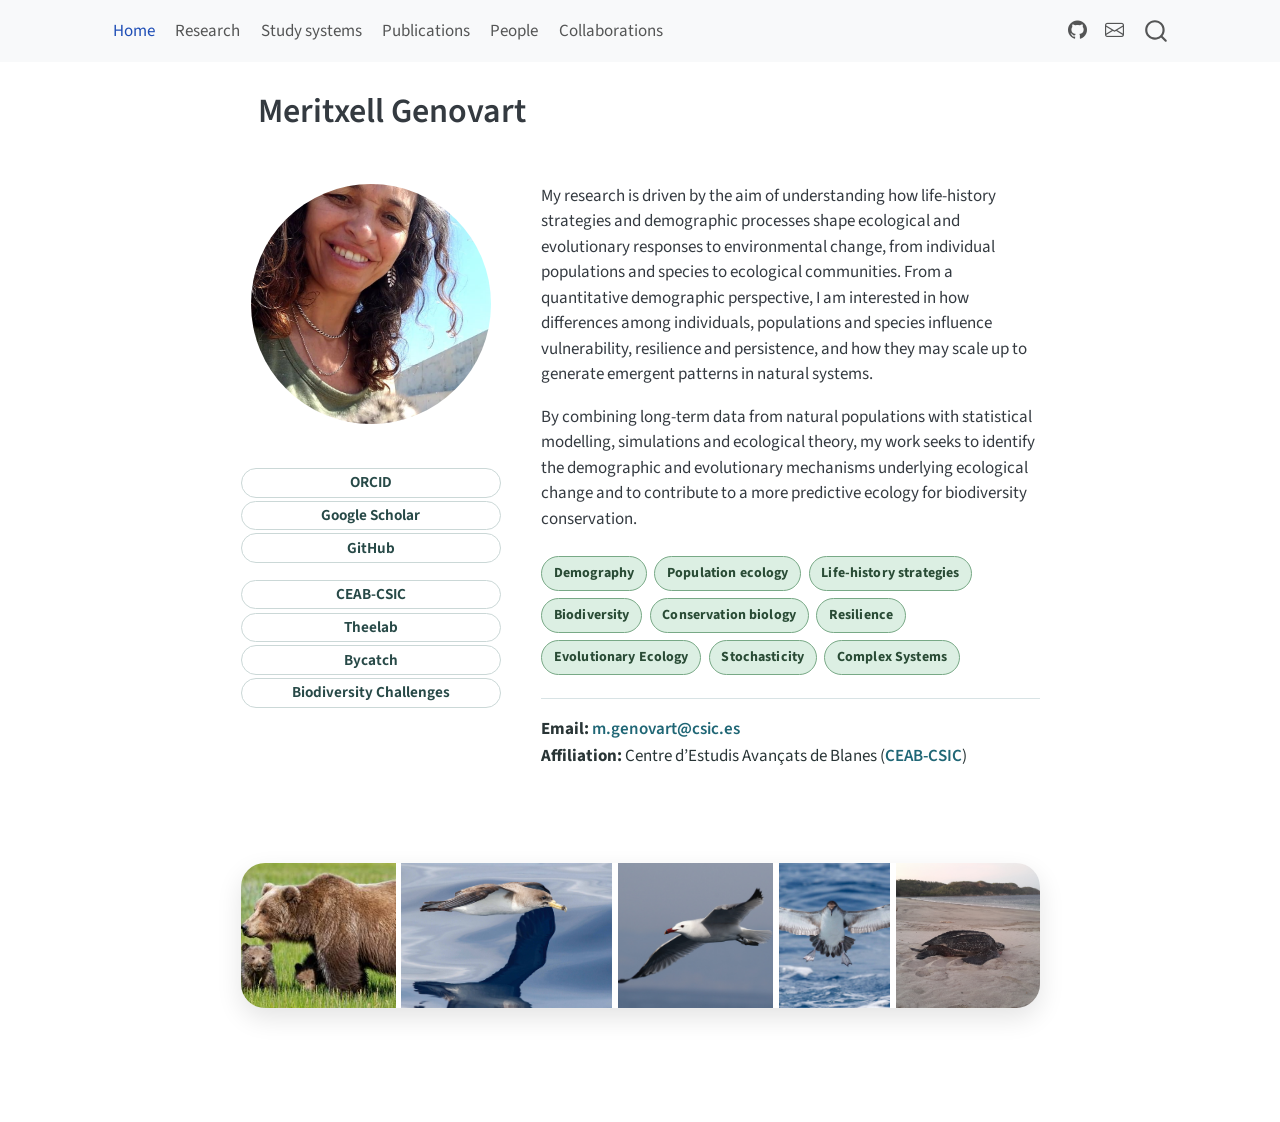
==== commit 78e51cf3: "Update website" ====
--- a/docs/index.html
+++ b/docs/index.html
@@ -176,7 +176,7 @@
 <p>My research is driven by the aim of understanding how life-history strategies and demographic processes shape ecological and evolutionary responses to environmental change, from individual populations and species to ecological communities. From a quantitative demographic perspective, I am interested in how differences among individuals, populations and species influence vulnerability, resilience and persistence, and how they may scale up to generate emergent patterns in natural systems.</p>
 <p>By combining long-term data from natural populations with statistical modelling, simulations and ecological theory, my work seeks to identify the demographic and evolutionary mechanisms underlying ecological change and to contribute to a more predictive ecology for biodiversity conservation.</p>
 <div class="research-tags">
-<p><span class="research-tag tag-demography">Demography</span> <span class="research-tag tag-population">Population ecology</span> <span class="research-tag tag-lifehistory">Life-history strategies</span> <span class="research-tag tag-conservation">Conservation biology</span> <span class="research-tag tag-biodiversity">Biodiversity</span> <span class="research-tag tag-resilience">Resilience</span></p>
+<p><span class="research-tag tag-demography">Demography</span> <span class="research-tag tag-population">Population ecology</span> <span class="research-tag tag-lifehistory">Life-history strategies</span> <span class="research-tag tag-biodiversity">Biodiversity</span> <span class="research-tag tag-conservation">Conservation biology</span> <span class="research-tag tag-resilience">Resilience</span> <span class="research-tag tag-evolution">Evolutionary Ecology</span> <span class="research-tag tag-evolution">Stochasticity</span> <span class="research-tag tag-complex">Complex Systems</span></p>
 </div>
 <div class="contact-info">
 <p><strong>Email:</strong> <a href="mailto:m.genovart@csic.es">m.genovart@csic.es</a><br>
--- a/docs/styles.css
+++ b/docs/styles.css
@@ -1701,8 +1701,23 @@
   border: 1px solid #78a986 !important;
   color: #294b35 !important;
 }
-
+.tag-complex {
+  background: #dcefe3 !important;
+  border: 1px solid #78a986 !important;
+  color: #294b35 !important;
+}
+.tag-evolution {
+  background: #dcefe3 !important;
+  border: 1px solid #78a986 !important;
+  color: #294b35 !important;
+}
 .tag-conservation {
+  background: #dcefe3 !important;
+  border: 1px solid #78a986 !important;
+  color: #294b35 !important;
+}
+}
+.tag-stochasticity {
   background: #dcefe3 !important;
   border: 1px solid #78a986 !important;
   color: #294b35 !important;
@@ -1791,4 +1806,20 @@
 .collaborator-affiliation p {
   margin-top: 0.25rem !important;
   margin-bottom: 0.25rem !important;
-}+}
+/* --- Align navbar with page content --- */
+
+.navbar .container-fluid {
+  max-width: 1100px !important;
+  margin-left: auto !important;
+  margin-right: auto !important;
+}
+/* --- Align page titles with main content --- */
+
+#title-block-header {
+  max-width: 980px !important;
+  margin-left: auto !important;
+  margin-right: auto !important;
+  padding-left: 1rem !important;
+  padding-right: 1rem !important;
+}
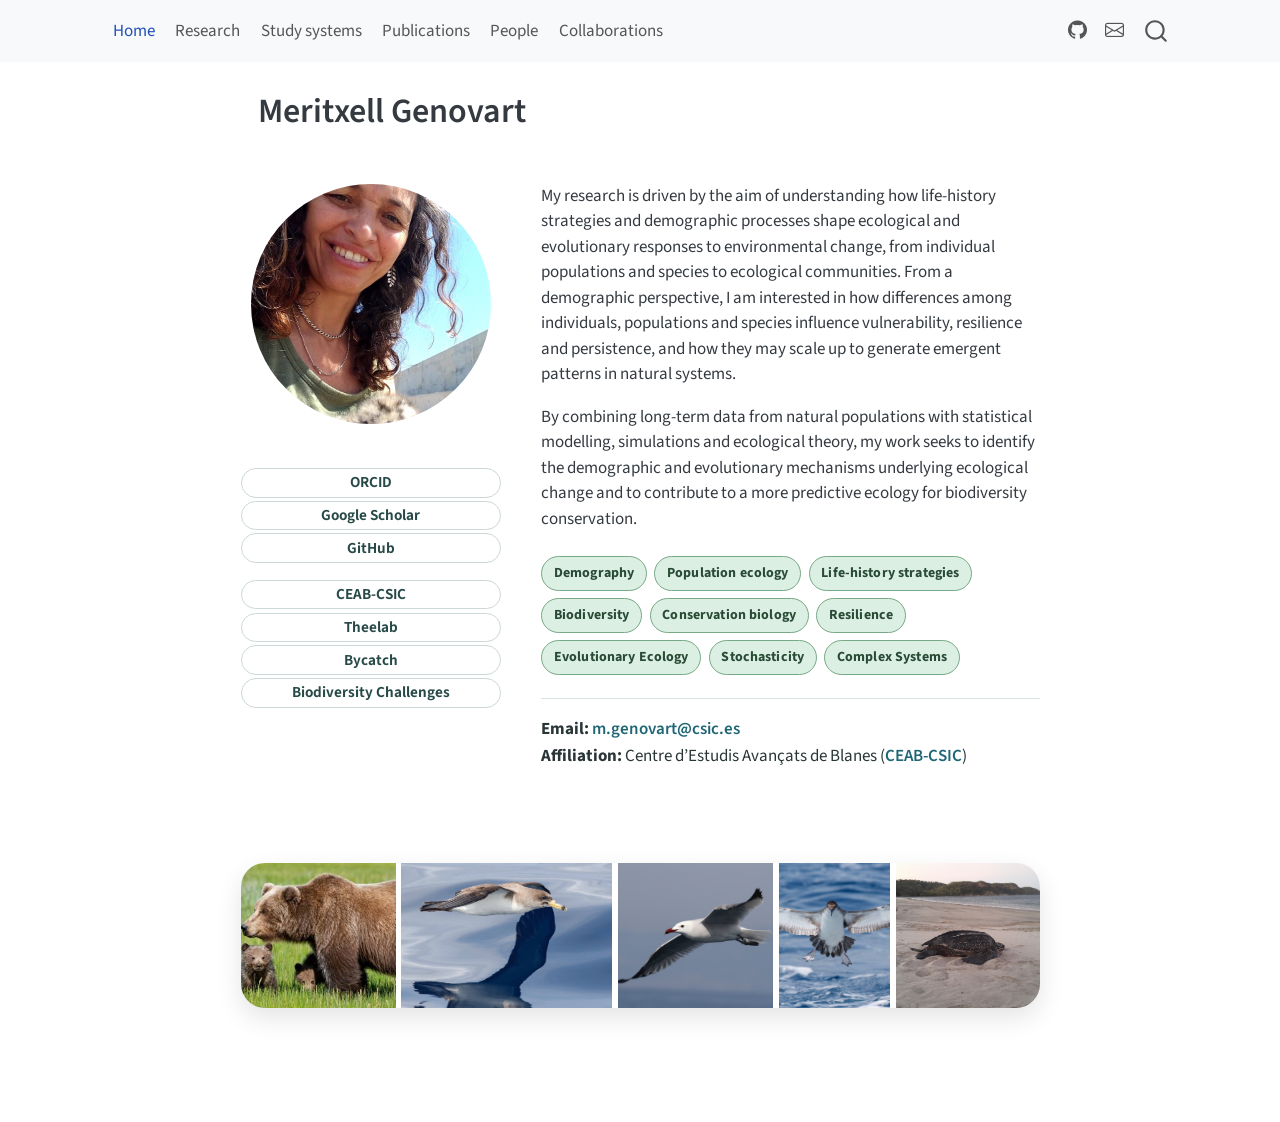
==== commit aa6fb193: "Update website" ====
--- a/docs/index.html
+++ b/docs/index.html
@@ -173,7 +173,7 @@
 </div>
 </div>
 <div class="home-text">
-<p>My research is driven by the aim of understanding how life-history strategies and demographic processes shape ecological and evolutionary responses to environmental change, from individual populations and species to ecological communities. From a quantitative demographic perspective, I am interested in how differences among individuals, populations and species influence vulnerability, resilience and persistence, and how they may scale up to generate emergent patterns in natural systems.</p>
+<p>My research is driven by the aim of understanding how life-history strategies and demographic processes shape ecological and evolutionary responses to environmental change, from individual populations and species to ecological communities. From a demographic perspective, I am interested in how differences among individuals, populations and species influence vulnerability, resilience and persistence, and how they may scale up to generate emergent patterns in natural systems.</p>
 <p>By combining long-term data from natural populations with statistical modelling, simulations and ecological theory, my work seeks to identify the demographic and evolutionary mechanisms underlying ecological change and to contribute to a more predictive ecology for biodiversity conservation.</p>
 <div class="research-tags">
 <p><span class="research-tag tag-demography">Demography</span> <span class="research-tag tag-population">Population ecology</span> <span class="research-tag tag-lifehistory">Life-history strategies</span> <span class="research-tag tag-biodiversity">Biodiversity</span> <span class="research-tag tag-conservation">Conservation biology</span> <span class="research-tag tag-resilience">Resilience</span> <span class="research-tag tag-evolution">Evolutionary Ecology</span> <span class="research-tag tag-evolution">Stochasticity</span> <span class="research-tag tag-complex">Complex Systems</span></p>
--- a/docs/styles.css
+++ b/docs/styles.css
@@ -1823,3 +1823,35 @@
   padding-left: 1rem !important;
   padding-right: 1rem !important;
 }
+/* --- Species sections with small left image --- */
+
+.species-text {
+  margin-bottom: 2.2rem;
+}
+
+.species-photo-left {
+  float: left;
+  width: 180px;
+  height: 130px;
+  object-fit: cover;
+  object-position: center center;
+  border-radius: 18px;
+  margin: 0.25rem 1.2rem 0.6rem 0;
+  box-shadow: 0 8px 22px rgba(0, 0, 0, 0.12);
+}
+
+.species-text::after {
+  content: "";
+  display: block;
+  clear: both;
+}
+
+@media (max-width: 650px) {
+  .species-photo-left {
+    float: none;
+    width: 100%;
+    height: auto;
+    max-height: 220px;
+    margin: 0.4rem 0 1rem 0;
+  }
+}
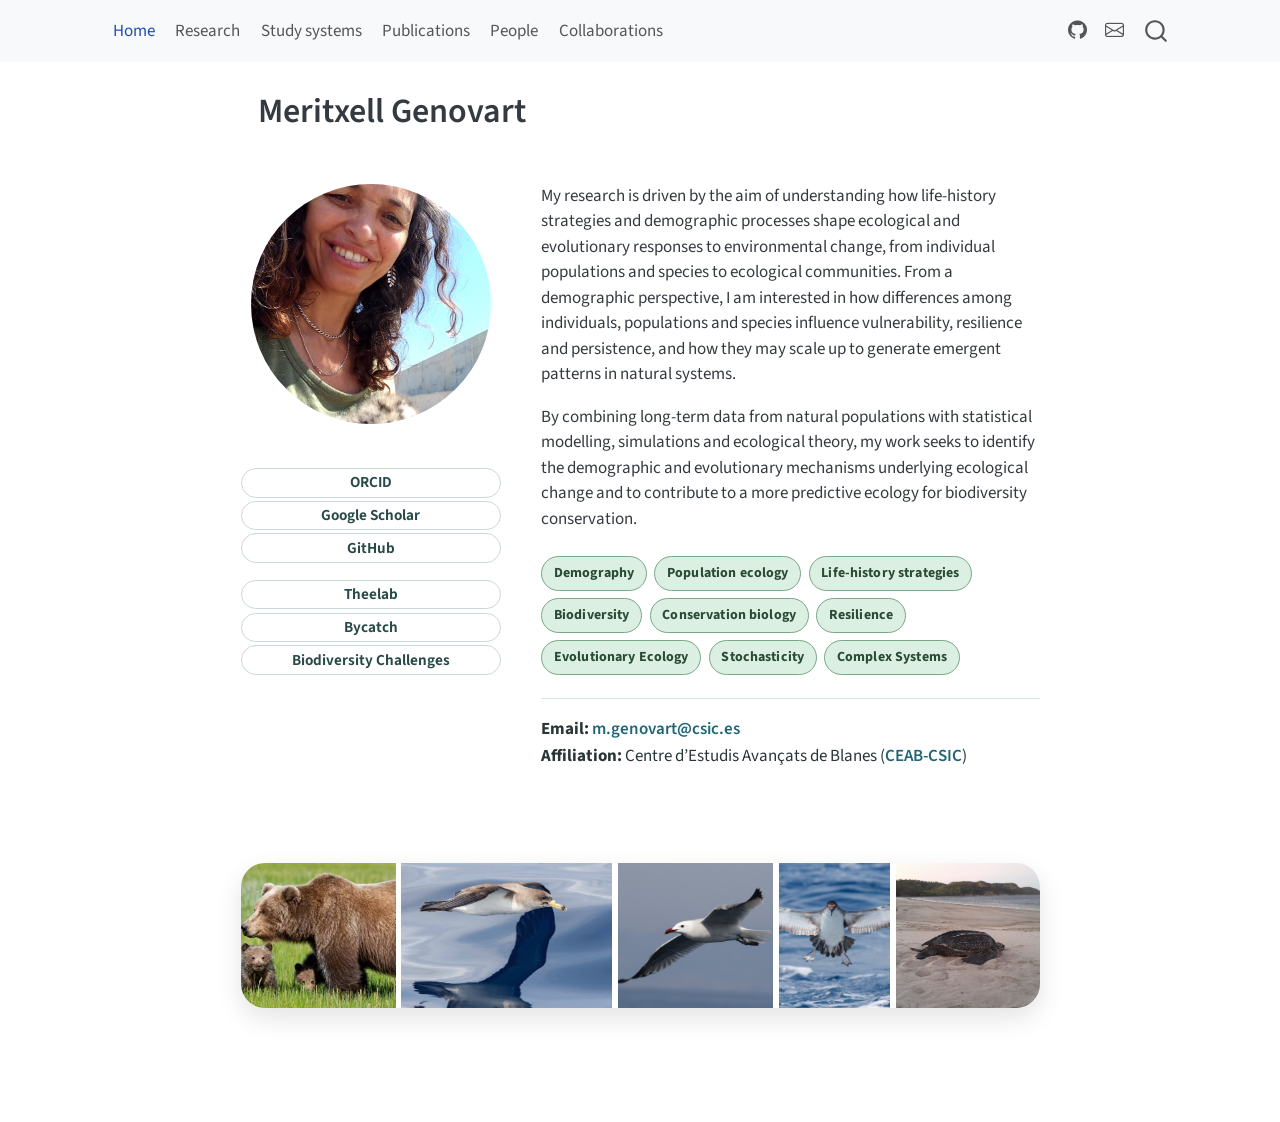
==== commit b980f3b9: "Update website" ====
--- a/docs/index.html
+++ b/docs/index.html
@@ -38,7 +38,6 @@
 <script src="site_libs/quarto-html/tabsets/tabsets.js" type="module"></script>
 <script src="site_libs/quarto-html/popper.min.js"></script>
 <script src="site_libs/quarto-html/tippy.umd.min.js"></script>
-<script src="site_libs/quarto-html/anchor.min.js"></script>
 <link href="site_libs/quarto-html/tippy.css" rel="stylesheet">
 <link href="site_libs/quarto-html/quarto-syntax-highlighting-7f8f88aac4f3542376d5c11b86a4c14d.css" rel="stylesheet" id="quarto-text-highlighting-styles">
 <script src="site_libs/bootstrap/bootstrap.min.js"></script>
@@ -166,8 +165,7 @@
 <p><a href="https://orcid.org/0000-0003-2919-1288">ORCID</a></p>
 <p><a href="https://scholar.google.es/citations?user=ZOOe0UkAAAAJ&amp;hl=es">Google Scholar</a></p>
 <p><a href="https://github.com/MeritxellGeno">GitHub</a></p>
-<p><a href="https://www.ceab.csic.es/en/" class="extra-space-above">CEAB-CSIC</a></p>
-<p><a href="https://theelab.net/">Theelab</a></p>
+<p><a href="https://theelab.net/" class="extra-space-above">Theelab</a></p>
 <p><a href="https://www.bycatch.csic.es/en/">Bycatch</a></p>
 <p><a href="https://biodiversitat.csic.es/cat/">Biodiversity Challenges</a></p>
 </div>
@@ -198,13 +196,6 @@
 </main> <!-- /main -->
 <script id="quarto-html-after-body" type="application/javascript">
   window.document.addEventListener("DOMContentLoaded", function (event) {
-    const icon = "";
-    const anchorJS = new window.AnchorJS();
-    anchorJS.options = {
-      placement: 'right',
-      icon: icon
-    };
-    anchorJS.add('.anchored');
     const isCodeAnnotation = (el) => {
       for (const clz of el.classList) {
         if (clz.startsWith('code-annotation-')) {                     
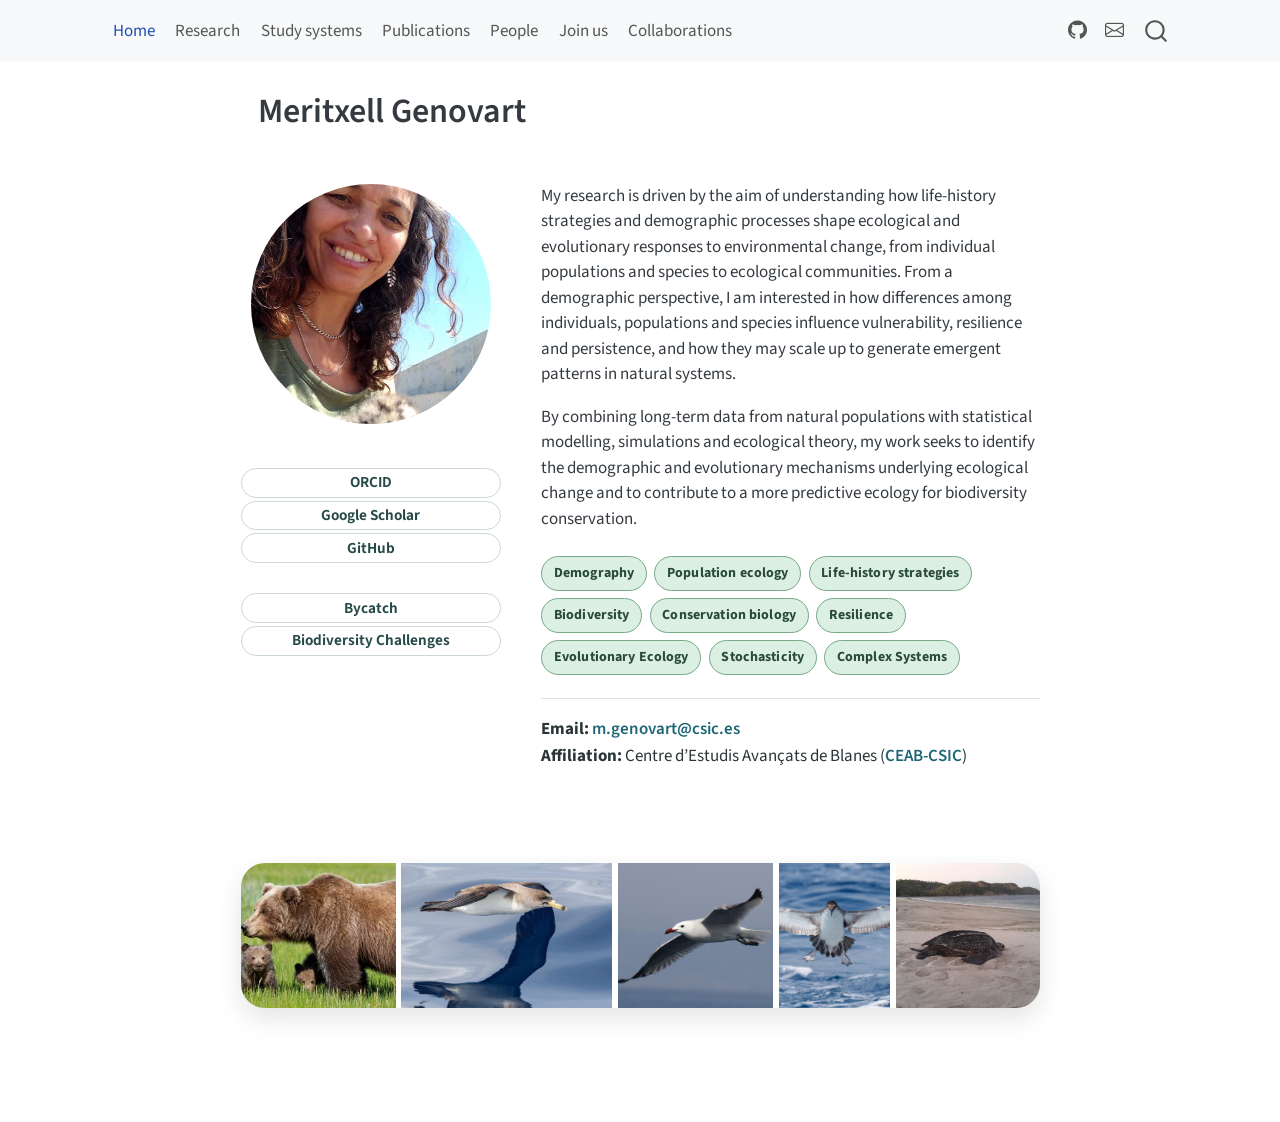
==== commit 193dc5f5: "index" ====
--- a/docs/index.html
+++ b/docs/index.html
@@ -70,6 +70,7 @@
     "search-label": "Search"
   }
 }</script>
+<meta name="google-site-verification" content="0zf3fkTk4G6sEz_txolS93FAiGx9wi9hcuOX6dFUjDs">
 
 
 <link rel="stylesheet" href="styles.css">
@@ -108,6 +109,10 @@
 <span class="menu-text">People</span></a>
   </li>  
   <li class="nav-item">
+    <a class="nav-link" href="./join-us.html"> 
+<span class="menu-text">Join us</span></a>
+  </li>  
+  <li class="nav-item">
     <a class="nav-link" href="./collaborations.html"> 
 <span class="menu-text">Collaborations</span></a>
   </li>  
@@ -165,7 +170,9 @@
 <p><a href="https://orcid.org/0000-0003-2919-1288">ORCID</a></p>
 <p><a href="https://scholar.google.es/citations?user=ZOOe0UkAAAAJ&amp;hl=es">Google Scholar</a></p>
 <p><a href="https://github.com/MeritxellGeno">GitHub</a></p>
-<p><a href="https://theelab.net/" class="extra-space-above">Theelab</a></p>
+<div style="height: 24px;" aria-hidden="true">
+
+</div>
 <p><a href="https://www.bycatch.csic.es/en/">Bycatch</a></p>
 <p><a href="https://biodiversitat.csic.es/cat/">Biodiversity Challenges</a></p>
 </div>
